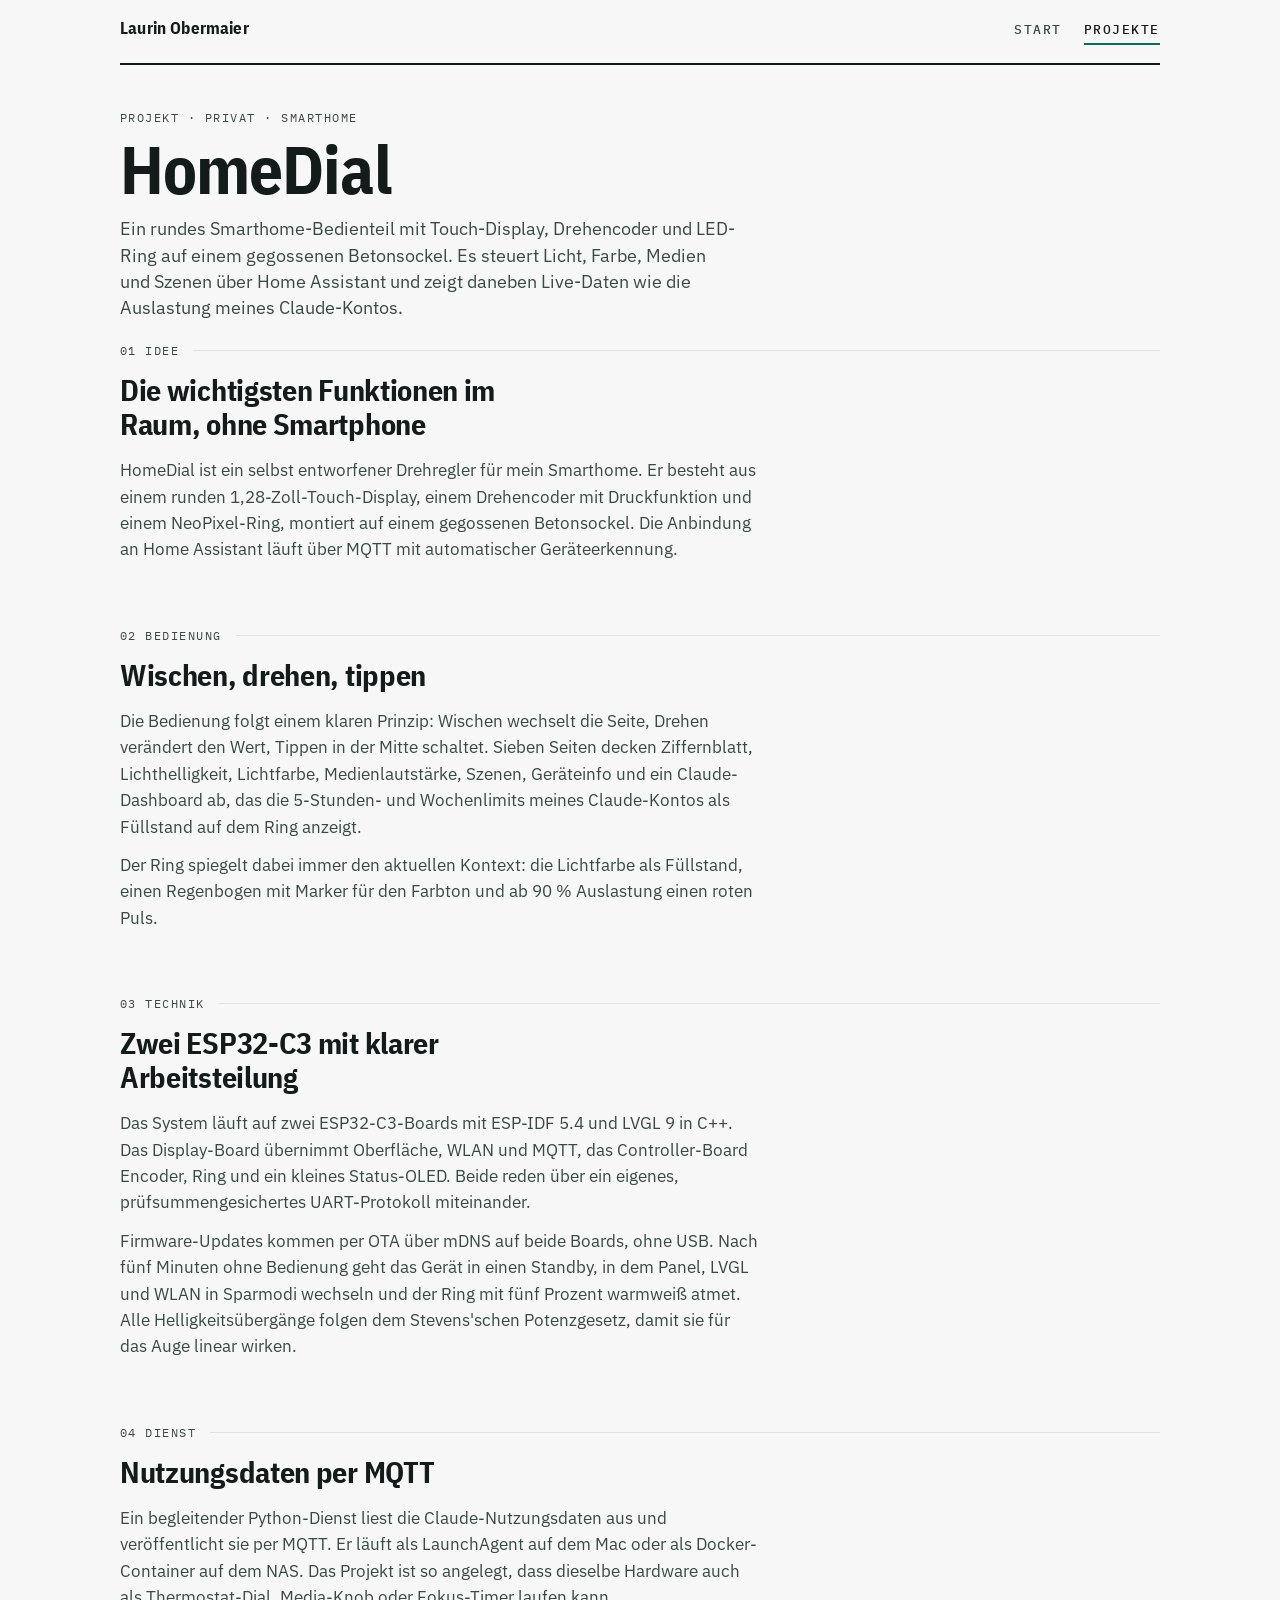
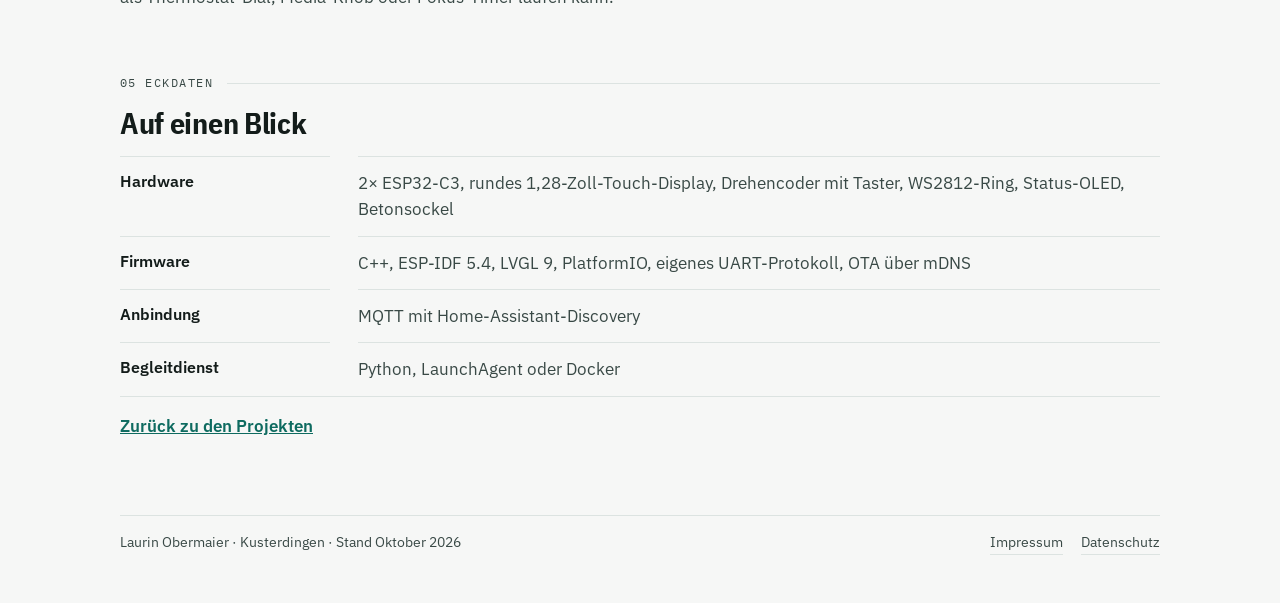
==== homedial.html @ eff37fdc "Projekttexte überarbeitet, Projektseite für HomeDial Co-Authored-By: Claude Opus 5.5 <noreply@anthro" ====
<!doctype html>
<html lang="de">
<head>
<meta charset="utf-8">
<meta name="viewport" content="width=device-width, initial-scale=1">
<title>HomeDial · Laurin Obermaier</title>
<meta name="description" content="HomeDial, ein rundes Smarthome-Bedienteil mit Touch-Display, Drehencoder und LED-Ring auf zwei ESP32-C3, angebunden an Home Assistant.">
<link rel="stylesheet" href="style.css">
</head>
<body>
<a class="skip" href="#main">Zum Inhalt</a>
<div class="page">
<div class="bar"><a class="id" href="index.html">Laurin Obermaier</a><nav><a href="index.html">Start</a><a href="projekte.html#privat" aria-current="page">Projekte</a></nav></div>
<main id="main" class="detail">
<div class="head"><div class="mono">Projekt · Privat · Smarthome</div><h1>HomeDial</h1>
<p class="lead">Ein rundes Smarthome-Bedienteil mit Touch-Display, Drehencoder und LED-Ring auf einem gegossenen Betonsockel. Es steuert Licht, Farbe, Medien und Szenen über Home Assistant und zeigt daneben Live-Daten wie die Auslastung meines Claude-Kontos.</p></div>

<section class="block"><div class="mono">01 Idee</div><h2>Die wichtigsten Funktionen im Raum, ohne Smartphone</h2>
<p>HomeDial ist ein selbst entworfener Drehregler für mein Smarthome. Er besteht aus einem runden 1,28-Zoll-Touch-Display, einem Drehencoder mit Druckfunktion und einem NeoPixel-Ring, montiert auf einem gegossenen Betonsockel. Die Anbindung an Home Assistant läuft über MQTT mit automatischer Geräteerkennung.</p></section>

<section class="block"><div class="mono">02 Bedienung</div><h2>Wischen, drehen, tippen</h2>
<p>Die Bedienung folgt einem klaren Prinzip: Wischen wechselt die Seite, Drehen verändert den Wert, Tippen in der Mitte schaltet. Sieben Seiten decken Ziffernblatt, Lichthelligkeit, Lichtfarbe, Medienlautstärke, Szenen, Geräteinfo und ein Claude-Dashboard ab, das die 5-Stunden- und Wochenlimits meines Claude-Kontos als Füllstand auf dem Ring anzeigt.</p>
<p>Der Ring spiegelt dabei immer den aktuellen Kontext: die Lichtfarbe als Füllstand, einen Regenbogen mit Marker für den Farbton und ab 90 % Auslastung einen roten Puls.</p></section>

<section class="block"><div class="mono">03 Technik</div><h2>Zwei ESP32-C3 mit klarer Arbeitsteilung</h2>
<p>Das System läuft auf zwei ESP32-C3-Boards mit ESP-IDF 5.4 und LVGL 9 in C++. Das Display-Board übernimmt Oberfläche, WLAN und MQTT, das Controller-Board Encoder, Ring und ein kleines Status-OLED. Beide reden über ein eigenes, prüfsummengesichertes UART-Protokoll miteinander.</p>
<p>Firmware-Updates kommen per OTA über mDNS auf beide Boards, ohne USB. Nach fünf Minuten ohne Bedienung geht das Gerät in einen Standby, in dem Panel, LVGL und WLAN in Sparmodi wechseln und der Ring mit fünf Prozent warmweiß atmet. Alle Helligkeitsübergänge folgen dem Stevens'schen Potenzgesetz, damit sie für das Auge linear wirken.</p></section>

<section class="block"><div class="mono">04 Dienst</div><h2>Nutzungsdaten per MQTT</h2>
<p>Ein begleitender Python-Dienst liest die Claude-Nutzungsdaten aus und veröffentlicht sie per MQTT. Er läuft als LaunchAgent auf dem Mac oder als Docker-Container auf dem NAS. Das Projekt ist so angelegt, dass dieselbe Hardware auch als Thermostat-Dial, Media-Knob oder Fokus-Timer laufen kann.</p></section>

<section class="block"><div class="mono">05 Eckdaten</div><h2>Auf einen Blick</h2><dl class="spec">
<dt>Hardware</dt><dd>2× ESP32-C3, rundes 1,28-Zoll-Touch-Display, Drehencoder mit Taster, WS2812-Ring, Status-OLED, Betonsockel</dd>
<dt>Firmware</dt><dd>C++, ESP-IDF 5.4, LVGL 9, PlatformIO, eigenes UART-Protokoll, OTA über mDNS</dd>
<dt>Anbindung</dt><dd>MQTT mit Home-Assistant-Discovery</dd>
<dt>Begleitdienst</dt><dd>Python, LaunchAgent oder Docker</dd>
</dl><div class="spec-end"></div><a class="more" href="projekte.html#privat">Zurück zu den Projekten</a></section>
</main>
<footer><span>Laurin Obermaier · Kusterdingen · Stand Oktober 2026</span><nav><a href="impressum.html">Impressum</a><a href="impressum.html#datenschutz">Datenschutz</a></nav></footer>
</div>
</body>
</html>
---- style.css ----
/* Schriften lokal eingebunden (IBM Plex, SIL OFL 1.1). Keine externen Anfragen. */
@font-face{font-family:"IBM Plex Sans";font-weight:400;font-style:normal;font-display:swap;src:url(fonts/ibm-plex-sans-latin-400-normal.woff2) format("woff2")}
@font-face{font-family:"IBM Plex Sans";font-weight:600;font-style:normal;font-display:swap;src:url(fonts/ibm-plex-sans-latin-600-normal.woff2) format("woff2")}
@font-face{font-family:"IBM Plex Sans Condensed";font-weight:600;font-style:normal;font-display:swap;src:url(fonts/ibm-plex-sans-condensed-latin-600-normal.woff2) format("woff2")}
@font-face{font-family:"IBM Plex Sans Condensed";font-weight:700;font-style:normal;font-display:swap;src:url(fonts/ibm-plex-sans-condensed-latin-700-normal.woff2) format("woff2")}
@font-face{font-family:"IBM Plex Mono";font-weight:400;font-style:normal;font-display:swap;src:url(fonts/ibm-plex-mono-latin-400-normal.woff2) format("woff2")}
@font-face{font-family:"IBM Plex Mono";font-weight:500;font-style:normal;font-display:swap;src:url(fonts/ibm-plex-mono-latin-500-normal.woff2) format("woff2")}

:root{
  --ground:#f6f7f6;--surface:#ffffff;--ink:#131c1a;--ink-2:#394946;--muted:#6b7b77;--line:#dce3e1;
  --accent:#0e6b60;--accent-soft:#e0eeeb;--on-accent:#ffffff;
  --font-sans:"IBM Plex Sans",system-ui,sans-serif;
  --font-condensed:"IBM Plex Sans Condensed","IBM Plex Sans",system-ui,sans-serif;
  --font-mono:"IBM Plex Mono",ui-monospace,monospace;
}
@media (prefers-color-scheme:dark){
  :root{--ground:#0d1312;--surface:#151d1c;--ink:#e9efed;--ink-2:#b5c3c0;--muted:#7f918d;--line:#26312f;
    --accent:#54bcac;--accent-soft:#16302c;--on-accent:#0d1312}
}
*{box-sizing:border-box}
html{scroll-behavior:smooth}
body{margin:0;background:var(--ground);color:var(--ink);font:400 17px/1.55 var(--font-sans);-webkit-font-smoothing:antialiased}
a{color:inherit}
:focus-visible{outline:2px solid var(--accent);outline-offset:3px}
.skip{position:absolute;left:-999px;top:8px;background:var(--ink);color:var(--ground);padding:8px 12px;z-index:10}
.skip:focus{left:8px}

.page{max-width:1080px;margin:0 auto;padding:0 20px}
.mono{font:400 .78rem/1.4 var(--font-mono);letter-spacing:.12em;text-transform:uppercase;color:var(--ink-2)}

/* Kopfleiste */
.bar{display:flex;justify-content:space-between;align-items:baseline;gap:16px;padding:18px 0;border-bottom:2px solid var(--ink)}
.bar .id{font:700 1.05rem/1 var(--font-condensed);letter-spacing:.01em;text-decoration:none}
.bar nav{display:flex;gap:22px}
.bar nav a{font:500 .8rem/1 var(--font-mono);letter-spacing:.12em;text-transform:uppercase;text-decoration:none;color:var(--ink-2);padding:6px 0;border-bottom:2px solid transparent}
.bar nav a:hover{color:var(--ink)}
.bar nav a[aria-current]{color:var(--ink);border-bottom-color:var(--accent)}

/* Raster Startseite */
.layout{display:grid;gap:40px;padding:40px 0 24px}
@media(min-width:900px){.layout{grid-template-columns:280px 1fr;gap:72px;padding-top:56px}.aside{position:sticky;top:32px;align-self:start}}
.aside img{width:132px;height:132px;border-radius:50%;object-fit:cover;display:block}
.aside h1{font:700 3.1rem/.95 var(--font-condensed);letter-spacing:-.015em;margin:22px 0 0}
.aside h1 span{display:block;font-weight:600}
.role{margin:14px 0 0;color:var(--ink-2)}
.facts{margin:26px 0 0;padding:0;list-style:none;border-top:1px solid var(--line)}
.facts li{display:flex;justify-content:space-between;gap:12px;padding:9px 0;border-bottom:1px solid var(--line);font-size:.95rem}
.facts li span:first-child{font:400 .74rem/1.7 var(--font-mono);letter-spacing:.1em;text-transform:uppercase;color:var(--ink-2)}
.facts li span:last-child{text-align:right}
.status::before{content:"";display:inline-block;width:8px;height:8px;border-radius:50%;background:var(--accent);margin-right:8px}
.actions{display:flex;flex-wrap:wrap;gap:10px;margin-top:22px}
.btn{display:inline-block;padding:12px 16px;border-radius:6px;font-weight:600;text-decoration:none;border:1px solid var(--ink);background:transparent;color:var(--ink)}
.btn:hover{background:var(--ink);color:var(--ground)}
.btn.primary{background:var(--accent);border-color:var(--accent);color:var(--on-accent)}
.btn.primary:hover{filter:brightness(1.08);background:var(--accent);color:var(--on-accent)}

/* Inhalt */
.block{padding:0 0 52px}
.block>.mono{display:flex;gap:14px;align-items:center;margin-bottom:14px}
.block>.mono::after{content:"";flex:1;height:1px;background:var(--line)}
.block h2{font:700 1.9rem/1.12 var(--font-condensed);letter-spacing:-.01em;margin:0 0 16px;max-width:24ch}
.detail .block p{color:var(--ink-2);max-width:64ch;margin:0 0 12px}
.lead{font-size:1.28rem;line-height:1.5;color:var(--ink-2);max-width:56ch;margin:0}
.lead a,.text a{color:var(--accent);font-weight:600}
.spec{margin:0;display:grid;grid-template-columns:1fr}
.spec dt{font:600 1rem/1.4 var(--font-sans);padding-top:14px;border-top:1px solid var(--line)}
.spec dd{margin:2px 0 14px;color:var(--ink-2)}
@media(min-width:640px){
  .spec{grid-template-columns:210px 1fr;column-gap:28px}
  .spec dt,.spec dd{padding:13px 0;margin:0;border-top:1px solid var(--line)}
}
.spec-end{border-bottom:1px solid var(--line)}
.teaser{list-style:none;margin:20px 0 0;padding:0;border-top:1px solid var(--line)}
.teaser li{display:grid;grid-template-columns:48px 1fr;gap:6px 12px;padding:14px 0;border-bottom:1px solid var(--line)}
.teaser .no{font:400 .8rem/1.9 var(--font-mono);color:var(--ink-2)}
.teaser strong{font:700 1.15rem/1.3 var(--font-condensed)}
.teaser p{margin:2px 0 0;color:var(--ink-2)}
.more{display:inline-block;margin-top:16px;font-weight:600;color:var(--accent)}

/* Projekte */
.head{padding:44px 0 20px}
.head h1{font:700 clamp(2.4rem,7vw,4.2rem)/.98 var(--font-condensed);letter-spacing:-.015em;margin:10px 0 14px;max-width:16ch}
.head .lead{font-size:1.1rem}
.filter{display:flex;gap:0;margin-top:22px;border:1px solid var(--ink);width:max-content;border-radius:6px;overflow:hidden}
.filter button{font:500 .8rem/1 var(--font-mono);letter-spacing:.12em;text-transform:uppercase;padding:12px 18px;border:0;background:transparent;color:var(--ink);cursor:pointer}
.filter button+button{border-left:1px solid var(--ink)}
.filter button[aria-pressed="true"]{background:var(--ink);color:var(--ground)}
.group{padding:30px 0 6px}
.group-head{display:flex;align-items:baseline;gap:14px;border-bottom:2px solid var(--ink);padding-bottom:8px}
.group-head h2{font:700 1.6rem/1 var(--font-condensed);margin:0}
.entry{display:grid;gap:14px;padding:22px 0;border-bottom:1px solid var(--line)}
@media(min-width:760px){.entry:has(.thumb){grid-template-columns:230px 1fr;gap:32px}}
.entry[hidden],.group[hidden]{display:none}
.entry h3{font:700 1.3rem/1.2 var(--font-condensed);margin:0 0 4px}
.entry .meta{margin:0 0 8px}
.entry p{margin:0;color:var(--ink-2);max-width:64ch}
.thumb{position:relative;aspect-ratio:4/3;border:1px solid var(--line);border-radius:4px;overflow:hidden;background:
  repeating-linear-gradient(135deg,transparent 0 9px,var(--line) 9px 10px),var(--surface)}
.thumb::after{content:"Bild folgt";position:absolute;left:10px;bottom:8px;font:400 .7rem/1 var(--font-mono);letter-spacing:.12em;text-transform:uppercase;color:var(--ink-2);background:var(--surface);padding:4px 6px;border-radius:3px}
.thumb img{position:absolute;inset:0;width:100%;height:100%;object-fit:cover;z-index:1}
.thumb.has::after{display:none}

/* Text-Seiten */
.text{max-width:68ch;padding:8px 0 40px}
.text h2{font:700 1.5rem/1.2 var(--font-condensed);margin:36px 0 8px}
.text h3{font:600 1.05rem/1.3 var(--font-sans);margin:22px 0 4px}
.text p{margin:0 0 12px;color:var(--ink-2)}
.todo{background:var(--accent-soft);color:var(--ink);padding:1px 6px;border-radius:3px;font-family:var(--font-mono);font-size:.9em}
address{font-style:normal;color:var(--ink-2)}

footer{margin-top:24px;border-top:1px solid var(--line);padding:16px 0 48px;display:flex;flex-wrap:wrap;justify-content:space-between;gap:8px 24px;font-size:.88rem;color:var(--ink-2)}
footer nav{display:flex;gap:18px}
footer a{text-decoration:none;border-bottom:1px solid var(--line)}
footer a:hover{border-bottom-color:var(--ink)}
@media print{.bar nav,.filter,.actions{display:none}}
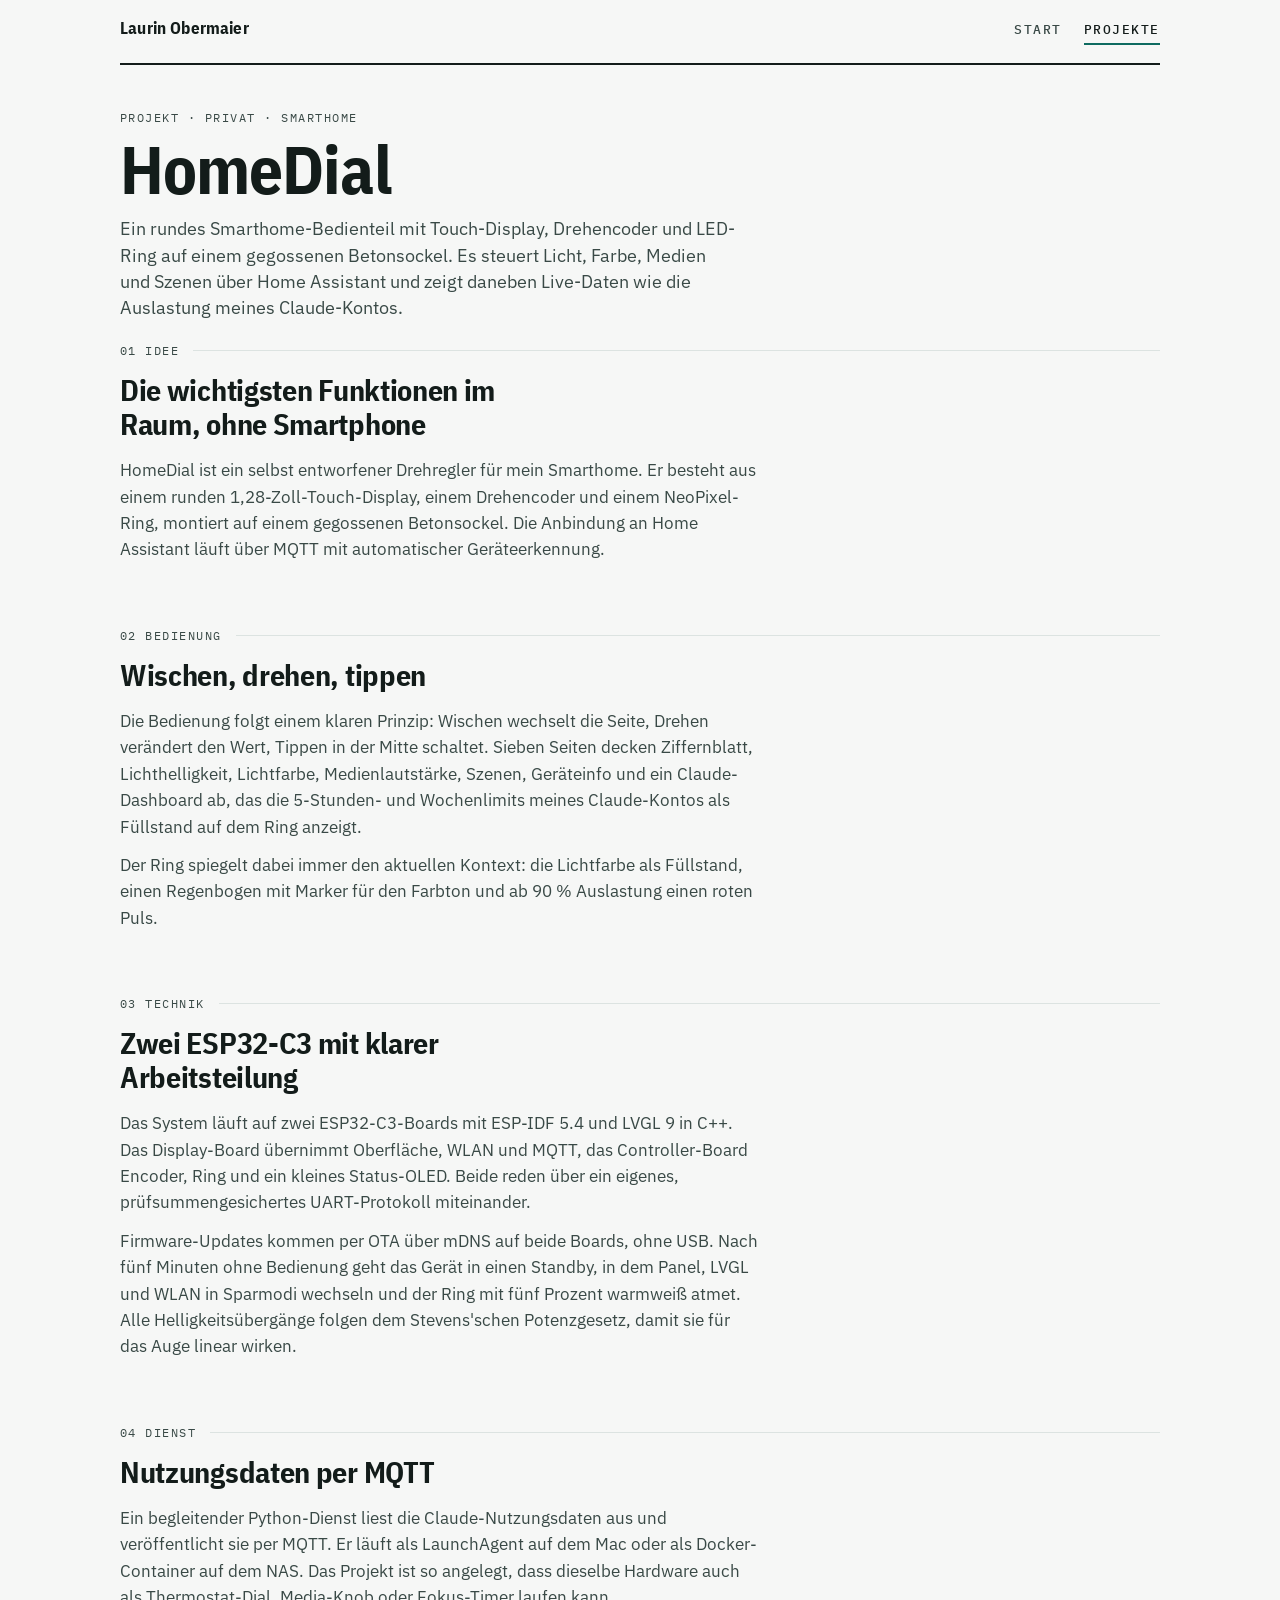
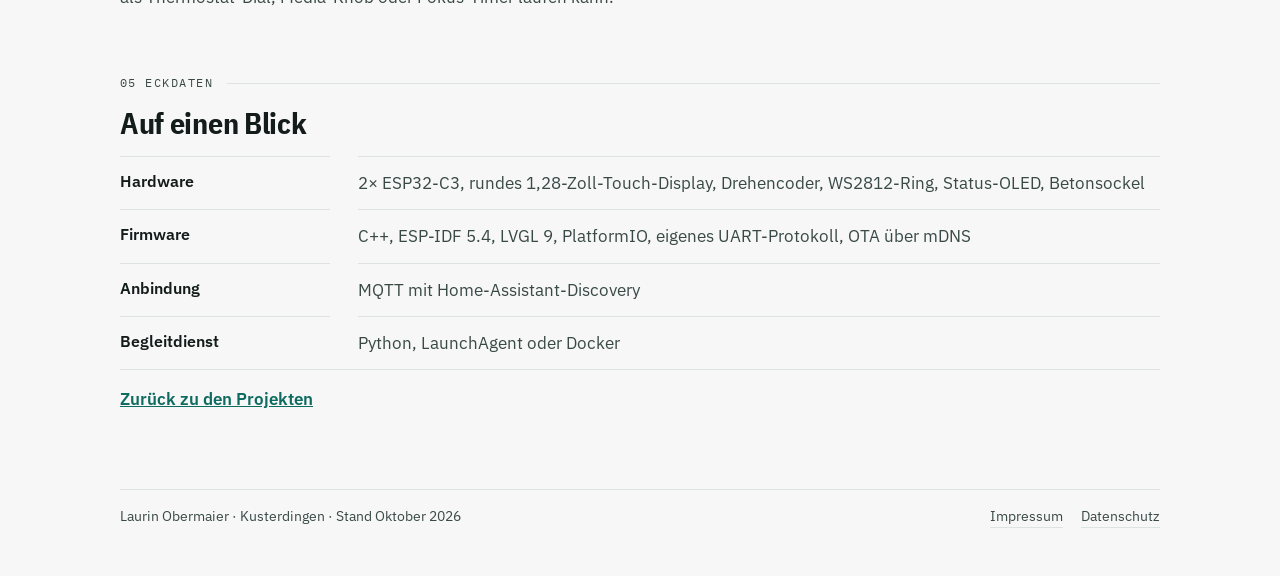
==== commit be3b637b: "HomeDial: Drehencoder ohne Druckfunktion Co-Authored-By: Claude Opus 5.5 <noreply@anthropic.com>" ====
--- a/homedial.html
+++ b/homedial.html
@@ -16,7 +16,7 @@
 <p class="lead">Ein rundes Smarthome-Bedienteil mit Touch-Display, Drehencoder und LED-Ring auf einem gegossenen Betonsockel. Es steuert Licht, Farbe, Medien und Szenen über Home Assistant und zeigt daneben Live-Daten wie die Auslastung meines Claude-Kontos.</p></div>
 
 <section class="block"><div class="mono">01 Idee</div><h2>Die wichtigsten Funktionen im Raum, ohne Smartphone</h2>
-<p>HomeDial ist ein selbst entworfener Drehregler für mein Smarthome. Er besteht aus einem runden 1,28-Zoll-Touch-Display, einem Drehencoder mit Druckfunktion und einem NeoPixel-Ring, montiert auf einem gegossenen Betonsockel. Die Anbindung an Home Assistant läuft über MQTT mit automatischer Geräteerkennung.</p></section>
+<p>HomeDial ist ein selbst entworfener Drehregler für mein Smarthome. Er besteht aus einem runden 1,28-Zoll-Touch-Display, einem Drehencoder und einem NeoPixel-Ring, montiert auf einem gegossenen Betonsockel. Die Anbindung an Home Assistant läuft über MQTT mit automatischer Geräteerkennung.</p></section>
 
 <section class="block"><div class="mono">02 Bedienung</div><h2>Wischen, drehen, tippen</h2>
 <p>Die Bedienung folgt einem klaren Prinzip: Wischen wechselt die Seite, Drehen verändert den Wert, Tippen in der Mitte schaltet. Sieben Seiten decken Ziffernblatt, Lichthelligkeit, Lichtfarbe, Medienlautstärke, Szenen, Geräteinfo und ein Claude-Dashboard ab, das die 5-Stunden- und Wochenlimits meines Claude-Kontos als Füllstand auf dem Ring anzeigt.</p>
@@ -30,7 +30,7 @@
 <p>Ein begleitender Python-Dienst liest die Claude-Nutzungsdaten aus und veröffentlicht sie per MQTT. Er läuft als LaunchAgent auf dem Mac oder als Docker-Container auf dem NAS. Das Projekt ist so angelegt, dass dieselbe Hardware auch als Thermostat-Dial, Media-Knob oder Fokus-Timer laufen kann.</p></section>
 
 <section class="block"><div class="mono">05 Eckdaten</div><h2>Auf einen Blick</h2><dl class="spec">
-<dt>Hardware</dt><dd>2× ESP32-C3, rundes 1,28-Zoll-Touch-Display, Drehencoder mit Taster, WS2812-Ring, Status-OLED, Betonsockel</dd>
+<dt>Hardware</dt><dd>2× ESP32-C3, rundes 1,28-Zoll-Touch-Display, Drehencoder, WS2812-Ring, Status-OLED, Betonsockel</dd>
 <dt>Firmware</dt><dd>C++, ESP-IDF 5.4, LVGL 9, PlatformIO, eigenes UART-Protokoll, OTA über mDNS</dd>
 <dt>Anbindung</dt><dd>MQTT mit Home-Assistant-Discovery</dd>
 <dt>Begleitdienst</dt><dd>Python, LaunchAgent oder Docker</dd>
